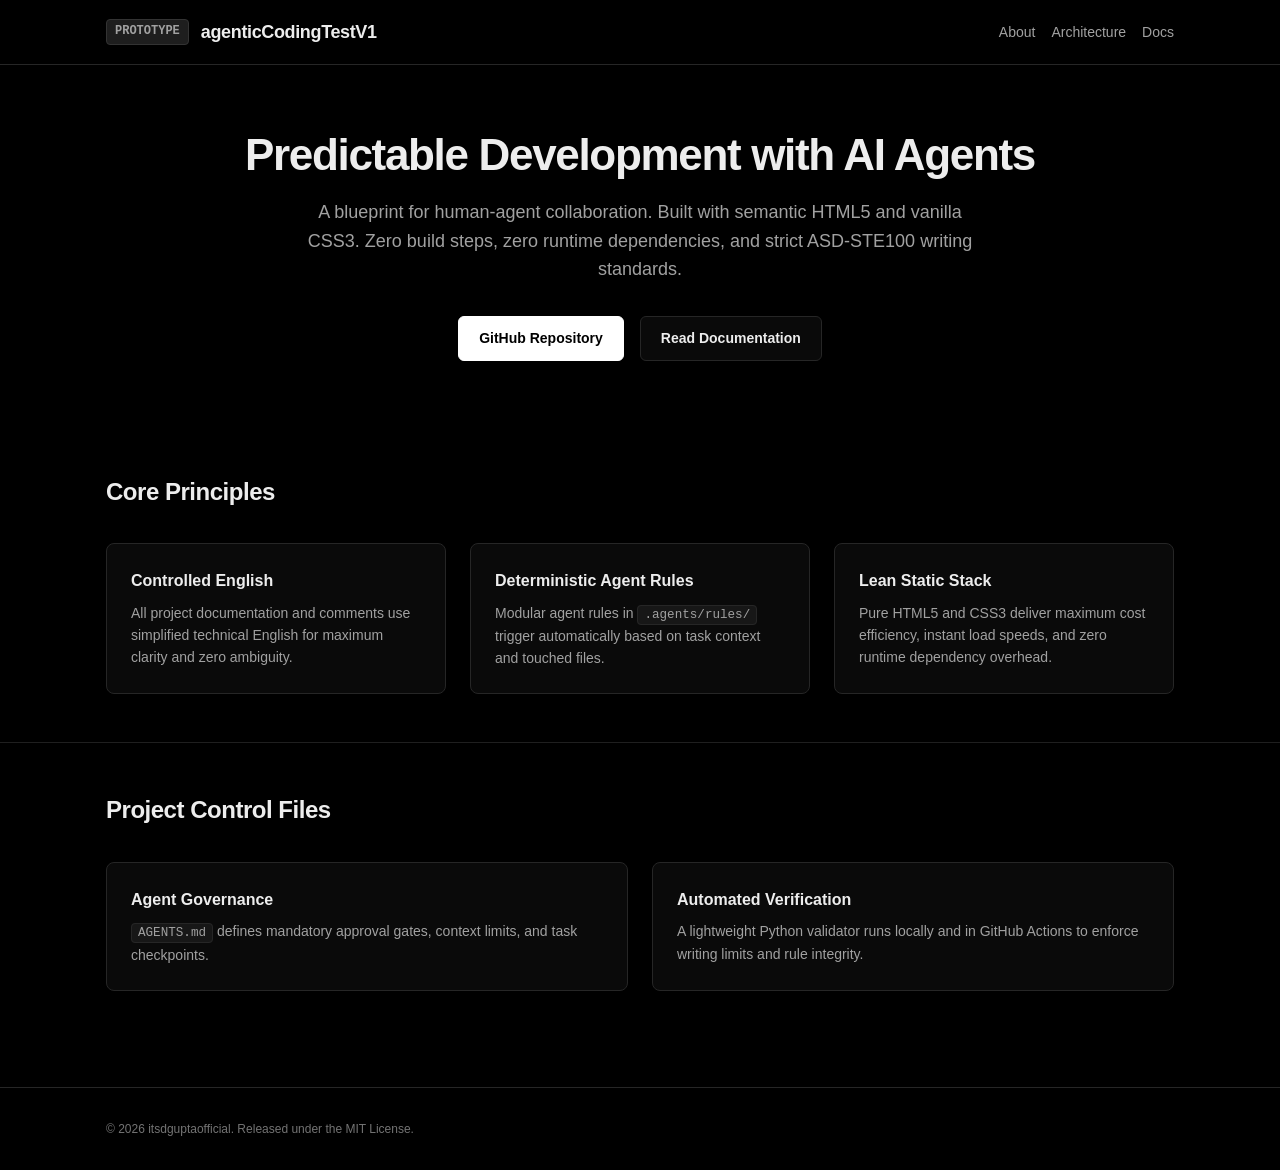
==== index.html @ df06636d "feat(app): add initial HTML5 and CSS prototype files" ====
<!DOCTYPE html>
<html lang="en">
<head>
  <meta charset="UTF-8">
  <meta name="viewport" content="width=device-width, initial-scale=1.0">
  <meta name="description" content="agenticCodingTestV1 - Test environment and blueprint for agentic software development">
  <title>agenticCodingTestV1</title>
  <link rel="stylesheet" href="css/variables.css">
  <link rel="stylesheet" href="css/styles.css">
</head>
<body>
  <header class="site-header">
    <div class="container header-container">
      <div class="brand">
        <span class="brand-badge">PROTOTYPE</span>
        <h1 class="brand-title">agenticCodingTestV1</h1>
      </div>
      <nav class="nav" aria-label="Main Navigation">
        <a href="#about" class="nav-link">About</a>
        <a href="#architecture" class="nav-link">Architecture</a>
        <a href="#docs" class="nav-link">Docs</a>
      </nav>
    </div>
  </header>

  <main class="main-content">
    <section id="hero" class="section hero">
      <div class="container">
        <h2 class="hero-title">Predictable Development with AI Agents</h2>
        <p class="hero-description">
          A blueprint for human-agent collaboration.
          Built with semantic HTML5 and vanilla CSS3.
          Zero build steps, zero runtime dependencies, and strict ASD-STE100 writing standards.
        </p>
        <div class="hero-actions">
          <a href="https://github.com/itsdguptaofficial/agenticCodingTestV1" class="btn btn-primary" target="_blank" rel="noopener">GitHub Repository</a>
          <a href="#docs" class="btn btn-secondary">Read Documentation</a>
        </div>
      </div>
    </section>

    <section id="about" class="section">
      <div class="container">
        <h3 class="section-title">Core Principles</h3>
        <div class="grid grid-3">
          <div class="card">
            <h4 class="card-title">Controlled English</h4>
            <p class="card-text">
              All project documentation and comments use simplified technical English for maximum clarity and zero ambiguity.
            </p>
          </div>
          <div class="card">
            <h4 class="card-title">Deterministic Agent Rules</h4>
            <p class="card-text">
              Modular agent rules in <code class="code-inline">.agents/rules/</code> trigger automatically based on task context and touched files.
            </p>
          </div>
          <div class="card">
            <h4 class="card-title">Lean Static Stack</h4>
            <p class="card-text">
              Pure HTML5 and CSS3 deliver maximum cost efficiency, instant load speeds, and zero runtime dependency overhead.
            </p>
          </div>
        </div>
      </div>
    </section>

    <section id="architecture" class="section section-border">
      <div class="container">
        <h3 class="section-title">Project Control Files</h3>
        <div class="grid grid-2">
          <div class="card">
            <h4 class="card-title">Agent Governance</h4>
            <p class="card-text">
              <code class="code-inline">AGENTS.md</code> defines mandatory approval gates, context limits, and task checkpoints.
            </p>
          </div>
          <div class="card">
            <h4 class="card-title">Automated Verification</h4>
            <p class="card-text">
              A lightweight Python validator runs locally and in GitHub Actions to enforce writing limits and rule integrity.
            </p>
          </div>
        </div>
      </div>
    </section>
  </main>

  <footer class="site-footer">
    <div class="container footer-container">
      <p class="footer-text">&copy; 2026 itsdguptaofficial. Released under the MIT License.</p>
    </div>
  </footer>
</body>
</html>
---- css/variables.css ----
:root {
  /* Color Palette (Vercel-inspired monochrome) */
  --color-bg: #000000;
  --color-surface: #0a0a0a;
  --color-surface-hover: #171717;
  --color-border: #262626;
  --color-border-subtle: #1f1f1f;
  
  --color-text-primary: #ededed;
  --color-text-secondary: #a1a1a1;
  --color-text-muted: #737373;

  --color-accent: #ffffff;
  --color-accent-inverse: #000000;
  --color-badge-bg: #1e1e1e;
  --color-badge-border: #333333;

  /* Typography */
  --font-family-sans: -apple-system, BlinkMacSystemFont, "Segoe UI", Roboto, "Helvetica Neue", Arial, sans-serif;
  --font-family-mono: ui-monospace, SFMono-Regular, Menlo, Monaco, Consolas, monospace;

  --font-size-xs: 0.75rem;
  --font-size-sm: 0.875rem;
  --font-size-base: 1rem;
  --font-size-lg: 1.125rem;
  --font-size-xl: 1.5rem;
  --font-size-2xl: 2rem;
  --font-size-3xl: 2.75rem;

  /* Spacing Scale (4px / 8px modular) */
  --space-1: 0.25rem; /* 4px */
  --space-2: 0.5rem;  /* 8px */
  --space-3: 0.75rem; /* 12px */
  --space-4: 1rem;    /* 16px */
  --space-6: 1.5rem;  /* 24px */
  --space-8: 2rem;    /* 32px */
  --space-12: 3rem;   /* 48px */
  --space-16: 4rem;   /* 64px */

  /* Layout */
  --max-width-content: 1100px;
  --radius-sm: 4px;
  --radius-md: 6px;
  --radius-lg: 8px;
  --transition-fast: 0.15s ease;
}
---- css/styles.css ----
/* Modern CSS Reset */
*, *::before, *::after {
  box-sizing: border-box;
  margin: 0;
  padding: 0;
}

body {
  background-color: var(--color-bg);
  color: var(--color-text-primary);
  font-family: var(--font-family-sans);
  font-size: var(--font-size-base);
  line-height: 1.6;
  -webkit-font-smoothing: antialiased;
}

/* Container */
.container {
  width: 100%;
  max-width: var(--max-width-content);
  margin-left: auto;
  margin-right: auto;
  padding-left: var(--space-4);
  padding-right: var(--space-4);
}

/* Header */
.site-header {
  border-bottom: 1px solid var(--color-border);
  background-color: var(--color-bg);
  position: sticky;
  top: 0;
  z-index: 100;
  backdrop-filter: blur(8px);
}

.header-container {
  display: flex;
  align-items: center;
  justify-content: space-between;
  height: 64px;
}

.brand {
  display: flex;
  align-items: center;
  gap: var(--space-3);
}

.brand-badge {
  font-size: var(--font-size-xs);
  font-family: var(--font-family-mono);
  background-color: var(--color-badge-bg);
  border: 1px solid var(--color-badge-border);
  color: var(--color-text-secondary);
  padding: 2px 8px;
  border-radius: var(--radius-sm);
  font-weight: 600;
}

.brand-title {
  font-size: var(--font-size-lg);
  font-weight: 700;
  letter-spacing: -0.02em;
}

.nav {
  display: flex;
  gap: var(--space-4);
}

.nav-link {
  color: var(--color-text-secondary);
  text-decoration: none;
  font-size: var(--font-size-sm);
  transition: color var(--transition-fast);
}

.nav-link:hover, .nav-link:focus-visible {
  color: var(--color-accent);
}

/* Sections */
.section {
  padding-top: var(--space-12);
  padding-bottom: var(--space-12);
}

.section-border {
  border-top: 1px solid var(--color-border-subtle);
}

.hero {
  padding-top: var(--space-16);
  padding-bottom: var(--space-16);
  text-align: center;
}

.hero-title {
  font-size: var(--font-size-3xl);
  font-weight: 800;
  letter-spacing: -0.03em;
  margin-bottom: var(--space-4);
  line-height: 1.2;
}

.hero-description {
  font-size: var(--font-size-lg);
  color: var(--color-text-secondary);
  max-width: 680px;
  margin-left: auto;
  margin-right: auto;
  margin-bottom: var(--space-8);
}

.hero-actions {
  display: flex;
  justify-content: center;
  gap: var(--space-4);
  flex-wrap: wrap;
}

/* Buttons */
.btn {
  display: inline-flex;
  align-items: center;
  justify-content: center;
  font-size: var(--font-size-sm);
  font-weight: 600;
  padding: 10px 20px;
  border-radius: var(--radius-md);
  text-decoration: none;
  transition: background-color var(--transition-fast), border-color var(--transition-fast);
}

.btn-primary {
  background-color: var(--color-accent);
  color: var(--color-accent-inverse);
  border: 1px solid var(--color-accent);
}

.btn-primary:hover, .btn-primary:focus-visible {
  background-color: #d4d4d4;
  border-color: #d4d4d4;
}

.btn-secondary {
  background-color: var(--color-surface);
  color: var(--color-text-primary);
  border: 1px solid var(--color-border);
}

.btn-secondary:hover, .btn-secondary:focus-visible {
  background-color: var(--color-surface-hover);
  border-color: var(--color-text-secondary);
}

/* Grids and Cards */
.section-title {
  font-size: var(--font-size-xl);
  font-weight: 700;
  letter-spacing: -0.02em;
  margin-bottom: var(--space-8);
}

.grid {
  display: grid;
  gap: var(--space-6);
}

.grid-2 {
  grid-template-columns: repeat(auto-fit, minmax(280px, 1fr));
}

.grid-3 {
  grid-template-columns: repeat(auto-fit, minmax(280px, 1fr));
}

.card {
  background-color: var(--color-surface);
  border: 1px solid var(--color-border);
  border-radius: var(--radius-lg);
  padding: var(--space-6);
  transition: border-color var(--transition-fast);
}

.card:hover {
  border-color: var(--color-text-secondary);
}

.card-title {
  font-size: var(--font-size-base);
  font-weight: 600;
  margin-bottom: var(--space-2);
}

.card-text {
  color: var(--color-text-secondary);
  font-size: var(--font-size-sm);
}

.code-inline {
  font-family: var(--font-family-mono);
  font-size: 0.9em;
  background-color: var(--color-surface-hover);
  padding: 2px 6px;
  border-radius: var(--radius-sm);
  border: 1px solid var(--color-border);
}

/* Footer */
.site-footer {
  border-top: 1px solid var(--color-border);
  padding-top: var(--space-8);
  padding-bottom: var(--space-8);
  margin-top: var(--space-12);
}

.footer-container {
  display: flex;
  justify-content: space-between;
  align-items: center;
}

.footer-text {
  font-size: var(--font-size-xs);
  color: var(--color-text-muted);
}
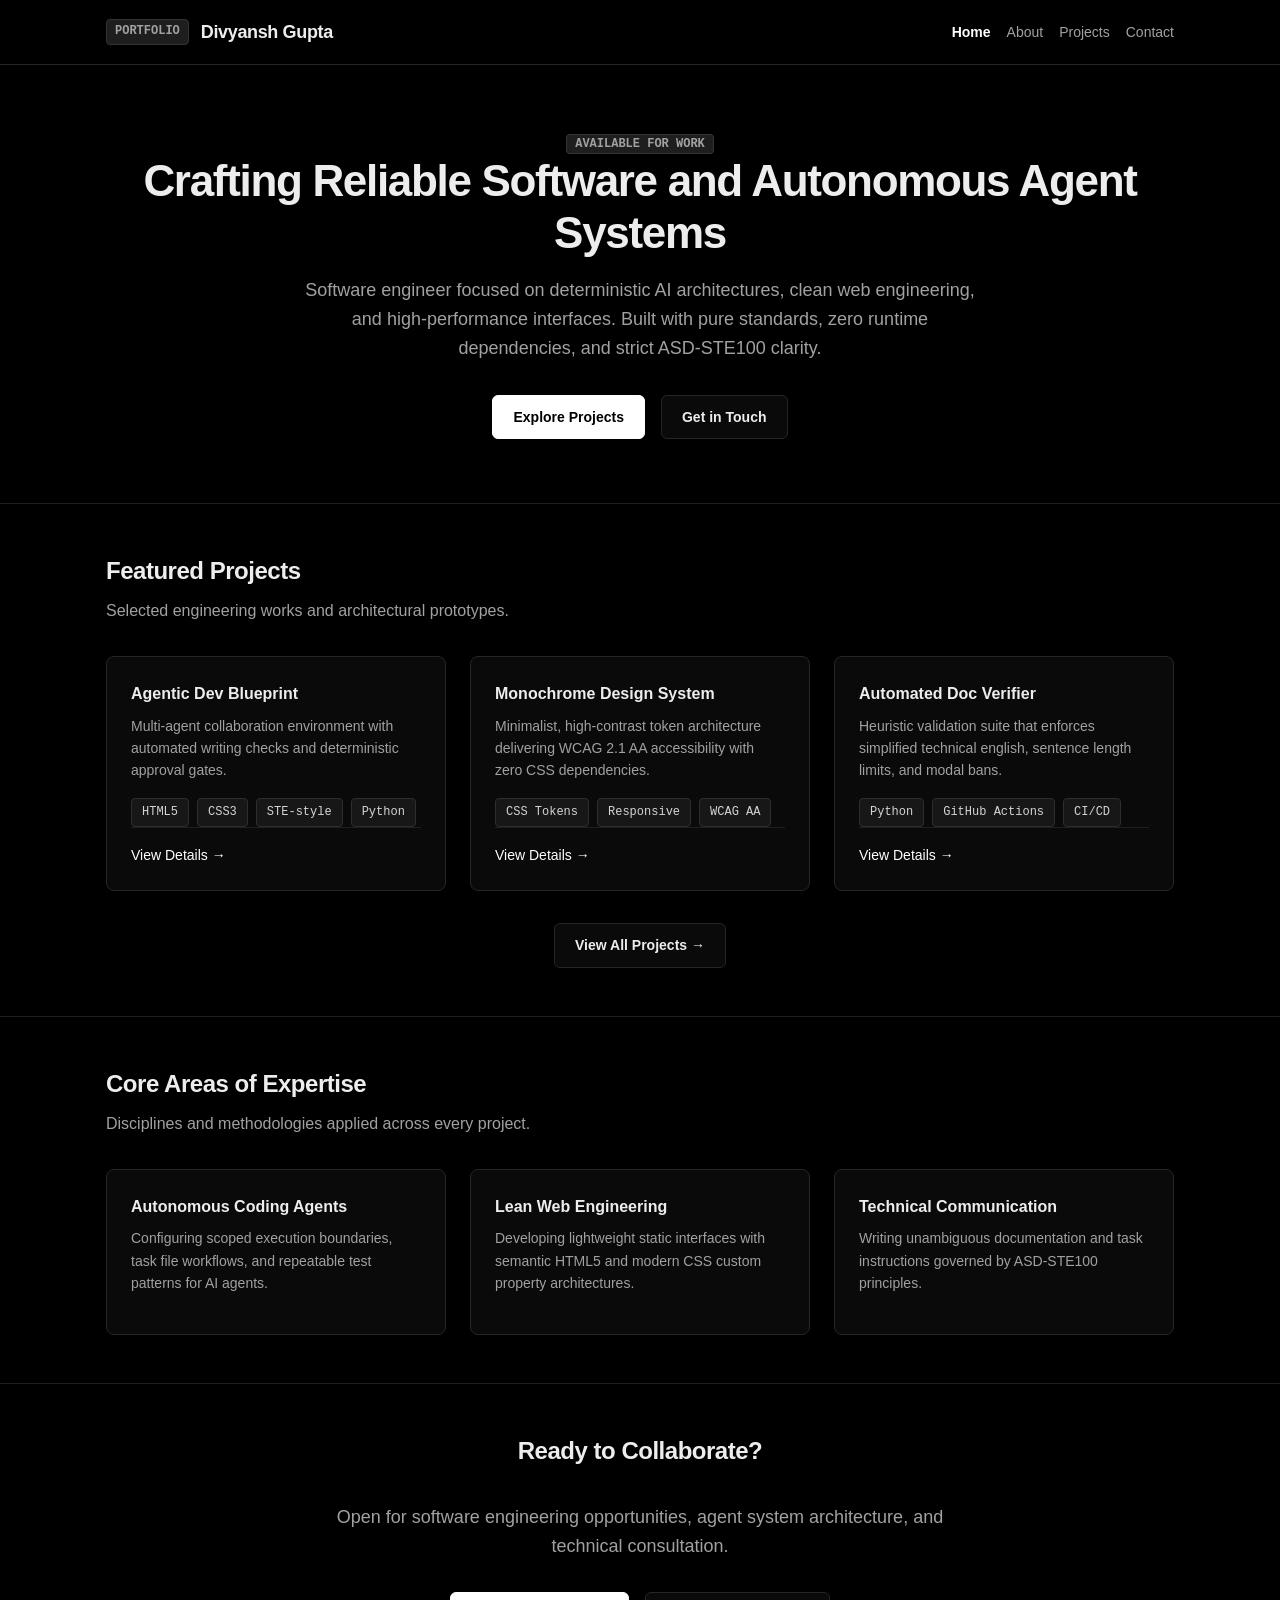
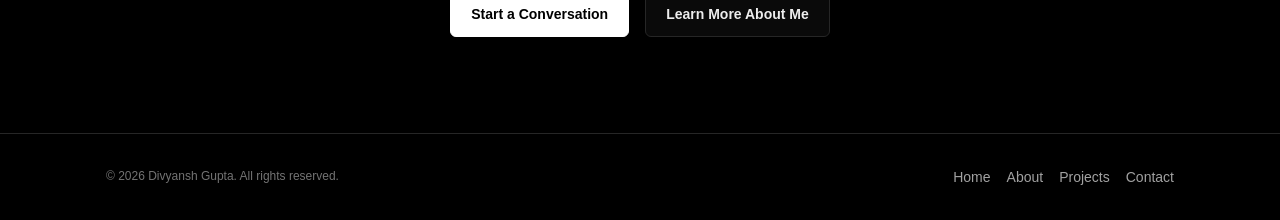
==== commit 5e0a76c8: "feat(home): implement portfolio landing page for T-0002" ====
--- a/index.html
+++ b/index.html
@@ -3,84 +3,154 @@
 <head>
   <meta charset="UTF-8">
   <meta name="viewport" content="width=device-width, initial-scale=1.0">
-  <meta name="description" content="agenticCodingTestV1 - Test environment and blueprint for agentic software development">
-  <title>agenticCodingTestV1</title>
+  <meta name="description" content="Divyansh Gupta - Software Engineer and Agentic Systems Developer Portfolio">
+  <title>Divyansh Gupta | Portfolio</title>
   <link rel="stylesheet" href="css/variables.css">
   <link rel="stylesheet" href="css/styles.css">
 </head>
 <body>
   <header class="site-header">
     <div class="container header-container">
-      <div class="brand">
-        <span class="brand-badge">PROTOTYPE</span>
-        <h1 class="brand-title">agenticCodingTestV1</h1>
-      </div>
-      <nav class="nav" aria-label="Main Navigation">
-        <a href="#about" class="nav-link">About</a>
-        <a href="#architecture" class="nav-link">Architecture</a>
-        <a href="#docs" class="nav-link">Docs</a>
+      <a href="index.html" class="brand" aria-label="Portfolio Home">
+        <span class="brand-badge">PORTFOLIO</span>
+        <span class="brand-title">Divyansh Gupta</span>
+      </a>
+      <nav class="nav" aria-label="Primary Navigation">
+        <a href="index.html" class="nav-link active" aria-current="page">Home</a>
+        <a href="about.html" class="nav-link">About</a>
+        <a href="projects.html" class="nav-link">Projects</a>
+        <a href="contact.html" class="nav-link">Contact</a>
       </nav>
     </div>
   </header>
 
   <main class="main-content">
+    <!-- Hero Section -->
     <section id="hero" class="section hero">
       <div class="container">
-        <h2 class="hero-title">Predictable Development with AI Agents</h2>
+        <span class="brand-badge">AVAILABLE FOR WORK</span>
+        <h1 class="hero-title">Crafting Reliable Software and Autonomous Agent Systems</h1>
         <p class="hero-description">
-          A blueprint for human-agent collaboration.
-          Built with semantic HTML5 and vanilla CSS3.
-          Zero build steps, zero runtime dependencies, and strict ASD-STE100 writing standards.
+          Software engineer focused on deterministic AI architectures, clean web engineering, and high-performance interfaces.
+          Built with pure standards, zero runtime dependencies, and strict ASD-STE100 clarity.
         </p>
         <div class="hero-actions">
-          <a href="https://github.com/itsdguptaofficial/agenticCodingTestV1" class="btn btn-primary" target="_blank" rel="noopener">GitHub Repository</a>
-          <a href="#docs" class="btn btn-secondary">Read Documentation</a>
+          <a href="projects.html" class="btn btn-primary">Explore Projects</a>
+          <a href="contact.html" class="btn btn-secondary">Get in Touch</a>
         </div>
       </div>
     </section>
 
-    <section id="about" class="section">
+    <!-- Featured Projects Section -->
+    <section id="featured-projects" class="section section-border">
       <div class="container">
-        <h3 class="section-title">Core Principles</h3>
+        <h2 class="section-title">Featured Projects</h2>
+        <p class="section-subtitle">Selected engineering works and architectural prototypes.</p>
+        
+        <div class="grid grid-3">
+          <!-- Project Card 1 -->
+          <article class="card card--interactive">
+            <div>
+              <h3 class="card-title">Agentic Dev Blueprint</h3>
+              <p class="card-text">
+                Multi-agent collaboration environment with automated writing checks and deterministic approval gates.
+              </p>
+              <div class="tag-group">
+                <span class="tag">HTML5</span>
+                <span class="tag">CSS3</span>
+                <span class="tag">STE-style</span>
+                <span class="tag">Python</span>
+              </div>
+            </div>
+            <div class="card-footer">
+              <a href="projects.html#agentic-blueprint" class="card-link">View Details &rarr;</a>
+            </div>
+          </article>
+
+          <!-- Project Card 2 -->
+          <article class="card card--interactive">
+            <div>
+              <h3 class="card-title">Monochrome Design System</h3>
+              <p class="card-text">
+                Minimalist, high-contrast token architecture delivering WCAG 2.1 AA accessibility with zero CSS dependencies.
+              </p>
+              <div class="tag-group">
+                <span class="tag">CSS Tokens</span>
+                <span class="tag">Responsive</span>
+                <span class="tag">WCAG AA</span>
+              </div>
+            </div>
+            <div class="card-footer">
+              <a href="projects.html#design-system" class="card-link">View Details &rarr;</a>
+            </div>
+          </article>
+
+          <!-- Project Card 3 -->
+          <article class="card card--interactive">
+            <div>
+              <h3 class="card-title">Automated Doc Verifier</h3>
+              <p class="card-text">
+                Heuristic validation suite that enforces simplified technical english, sentence length limits, and modal bans.
+              </p>
+              <div class="tag-group">
+                <span class="tag">Python</span>
+                <span class="tag">GitHub Actions</span>
+                <span class="tag">CI/CD</span>
+              </div>
+            </div>
+            <div class="card-footer">
+              <a href="projects.html#doc-verifier" class="card-link">View Details &rarr;</a>
+            </div>
+          </article>
+        </div>
+
+        <div class="hero-actions" style="margin-top: var(--space-8);">
+          <a href="projects.html" class="btn btn-secondary">View All Projects &rarr;</a>
+        </div>
+      </div>
+    </section>
+
+    <!-- Core Areas Section -->
+    <section id="expertise" class="section section-border">
+      <div class="container">
+        <h2 class="section-title">Core Areas of Expertise</h2>
+        <p class="section-subtitle">Disciplines and methodologies applied across every project.</p>
+
         <div class="grid grid-3">
           <div class="card">
-            <h4 class="card-title">Controlled English</h4>
+            <h3 class="card-title">Autonomous Coding Agents</h3>
             <p class="card-text">
-              All project documentation and comments use simplified technical English for maximum clarity and zero ambiguity.
+              Configuring scoped execution boundaries, task file workflows, and repeatable test patterns for AI agents.
             </p>
           </div>
+
           <div class="card">
-            <h4 class="card-title">Deterministic Agent Rules</h4>
+            <h3 class="card-title">Lean Web Engineering</h3>
             <p class="card-text">
-              Modular agent rules in <code class="code-inline">.agents/rules/</code> trigger automatically based on task context and touched files.
+              Developing lightweight static interfaces with semantic HTML5 and modern CSS custom property architectures.
             </p>
           </div>
+
           <div class="card">
-            <h4 class="card-title">Lean Static Stack</h4>
+            <h3 class="card-title">Technical Communication</h3>
             <p class="card-text">
-              Pure HTML5 and CSS3 deliver maximum cost efficiency, instant load speeds, and zero runtime dependency overhead.
+              Writing unambiguous documentation and task instructions governed by ASD-STE100 principles.
             </p>
           </div>
         </div>
       </div>
     </section>
 
-    <section id="architecture" class="section section-border">
-      <div class="container">
-        <h3 class="section-title">Project Control Files</h3>
-        <div class="grid grid-2">
-          <div class="card">
-            <h4 class="card-title">Agent Governance</h4>
-            <p class="card-text">
-              <code class="code-inline">AGENTS.md</code> defines mandatory approval gates, context limits, and task checkpoints.
-            </p>
-          </div>
-          <div class="card">
-            <h4 class="card-title">Automated Verification</h4>
-            <p class="card-text">
-              A lightweight Python validator runs locally and in GitHub Actions to enforce writing limits and rule integrity.
-            </p>
-          </div>
+    <!-- Call to Action Section -->
+    <section id="cta" class="section section-border">
+      <div class="container" style="text-align: center;">
+        <h2 class="section-title">Ready to Collaborate?</h2>
+        <p class="hero-description" style="margin-left: auto; margin-right: auto;">
+          Open for software engineering opportunities, agent system architecture, and technical consultation.
+        </p>
+        <div class="hero-actions">
+          <a href="contact.html" class="btn btn-primary">Start a Conversation</a>
+          <a href="about.html" class="btn btn-secondary">Learn More About Me</a>
         </div>
       </div>
     </section>
@@ -88,7 +158,13 @@
 
   <footer class="site-footer">
     <div class="container footer-container">
-      <p class="footer-text">&copy; 2026 itsdguptaofficial. Released under the MIT License.</p>
+      <p class="footer-text">&copy; 2026 Divyansh Gupta. All rights reserved.</p>
+      <nav class="nav" aria-label="Footer Navigation">
+        <a href="index.html" class="nav-link">Home</a>
+        <a href="about.html" class="nav-link">About</a>
+        <a href="projects.html" class="nav-link">Projects</a>
+        <a href="contact.html" class="nav-link">Contact</a>
+      </nav>
     </div>
   </footer>
 </body>
--- a/css/variables.css
+++ b/css/variables.css
@@ -14,6 +14,14 @@
   --color-accent-inverse: #000000;
   --color-badge-bg: #1e1e1e;
   --color-badge-border: #333333;
+
+  /* Form & Interactive Tokens */
+  --color-input-bg: #0a0a0a;
+  --color-input-border: #262626;
+  --color-input-focus: #ffffff;
+  --color-tag-bg: #171717;
+  --color-tag-border: #2e2e2e;
+  --color-tag-text: #d4d4d4;
 
   /* Typography */
   --font-family-sans: -apple-system, BlinkMacSystemFont, "Segoe UI", Roboto, "Helvetica Neue", Arial, sans-serif;
--- a/css/styles.css
+++ b/css/styles.css
@@ -45,6 +45,8 @@
   display: flex;
   align-items: center;
   gap: var(--space-3);
+  text-decoration: none;
+  color: var(--color-text-primary);
 }
 
 .brand-badge {
@@ -78,6 +80,11 @@
 
 .nav-link:hover, .nav-link:focus-visible {
   color: var(--color-accent);
+}
+
+.nav-link.active {
+  color: var(--color-accent);
+  font-weight: 600;
 }
 
 /* Sections */
@@ -130,13 +137,15 @@
   padding: 10px 20px;
   border-radius: var(--radius-md);
   text-decoration: none;
+  cursor: pointer;
+  border: 1px solid transparent;
   transition: background-color var(--transition-fast), border-color var(--transition-fast);
 }
 
 .btn-primary {
   background-color: var(--color-accent);
   color: var(--color-accent-inverse);
-  border: 1px solid var(--color-accent);
+  border-color: var(--color-accent);
 }
 
 .btn-primary:hover, .btn-primary:focus-visible {
@@ -147,7 +156,7 @@
 .btn-secondary {
   background-color: var(--color-surface);
   color: var(--color-text-primary);
-  border: 1px solid var(--color-border);
+  border-color: var(--color-border);
 }
 
 .btn-secondary:hover, .btn-secondary:focus-visible {
@@ -163,6 +172,13 @@
   margin-bottom: var(--space-8);
 }
 
+.section-subtitle {
+  font-size: var(--font-size-base);
+  color: var(--color-text-secondary);
+  margin-top: calc(-1 * var(--space-6));
+  margin-bottom: var(--space-8);
+}
+
 .grid {
   display: grid;
   gap: var(--space-6);
@@ -188,6 +204,12 @@
   border-color: var(--color-text-secondary);
 }
 
+.card--interactive {
+  display: flex;
+  flex-direction: column;
+  justify-content: space-between;
+}
+
 .card-title {
   font-size: var(--font-size-base);
   font-weight: 600;
@@ -197,6 +219,46 @@
 .card-text {
   color: var(--color-text-secondary);
   font-size: var(--font-size-sm);
+  margin-bottom: var(--space-4);
+}
+
+.card-footer {
+  margin-top: auto;
+  padding-top: var(--space-4);
+  border-top: 1px solid var(--color-border-subtle);
+  display: flex;
+  align-items: center;
+  justify-content: space-between;
+}
+
+.card-link {
+  color: var(--color-accent);
+  text-decoration: none;
+  font-size: var(--font-size-sm);
+  font-weight: 500;
+}
+
+.card-link:hover, .card-link:focus-visible {
+  text-decoration: underline;
+}
+
+/* Badges and Tags */
+.tag-group {
+  display: flex;
+  flex-wrap: wrap;
+  gap: var(--space-2);
+}
+
+.tag {
+  font-size: var(--font-size-xs);
+  font-family: var(--font-family-mono);
+  background-color: var(--color-tag-bg);
+  border: 1px solid var(--color-tag-border);
+  color: var(--color-tag-text);
+  padding: 4px 10px;
+  border-radius: var(--radius-sm);
+  display: inline-flex;
+  align-items: center;
 }
 
 .code-inline {
@@ -208,6 +270,98 @@
   border: 1px solid var(--color-border);
 }
 
+/* Form Controls */
+.form-card {
+  max-width: 640px;
+  margin-left: auto;
+  margin-right: auto;
+}
+
+.form-group {
+  margin-bottom: var(--space-4);
+  display: flex;
+  flex-direction: column;
+  gap: var(--space-2);
+}
+
+.form-label {
+  font-size: var(--font-size-sm);
+  font-weight: 600;
+  color: var(--color-text-primary);
+}
+
+.form-input, .form-textarea {
+  width: 100%;
+  background-color: var(--color-input-bg);
+  border: 1px solid var(--color-input-border);
+  border-radius: var(--radius-md);
+  color: var(--color-text-primary);
+  font-family: inherit;
+  font-size: var(--font-size-sm);
+  padding: 10px 14px;
+  transition: border-color var(--transition-fast), box-shadow var(--transition-fast);
+}
+
+.form-input:focus-visible, .form-textarea:focus-visible {
+  outline: none;
+  border-color: var(--color-input-focus);
+  box-shadow: 0 0 0 1px var(--color-input-focus);
+}
+
+.form-textarea {
+  min-height: 120px;
+  resize: vertical;
+}
+
+.form-hint {
+  font-size: var(--font-size-xs);
+  color: var(--color-text-muted);
+}
+
+/* Timeline Components */
+.timeline {
+  display: flex;
+  flex-direction: column;
+  gap: var(--space-6);
+  border-left: 1px solid var(--color-border);
+  padding-left: var(--space-6);
+  margin-left: var(--space-2);
+}
+
+.timeline-item {
+  position: relative;
+}
+
+.timeline-item::before {
+  content: "";
+  position: absolute;
+  left: calc(-1 * var(--space-6) - 5px);
+  top: 6px;
+  width: 9px;
+  height: 9px;
+  border-radius: 50%;
+  background-color: var(--color-accent);
+}
+
+.timeline-date {
+  font-size: var(--font-size-xs);
+  font-family: var(--font-family-mono);
+  color: var(--color-text-muted);
+  margin-bottom: var(--space-1);
+}
+
+.timeline-title {
+  font-size: var(--font-size-base);
+  font-weight: 600;
+  color: var(--color-text-primary);
+}
+
+.timeline-subtitle {
+  font-size: var(--font-size-sm);
+  color: var(--color-text-secondary);
+  margin-bottom: var(--space-2);
+}
+
 /* Footer */
 .site-footer {
   border-top: 1px solid var(--color-border);
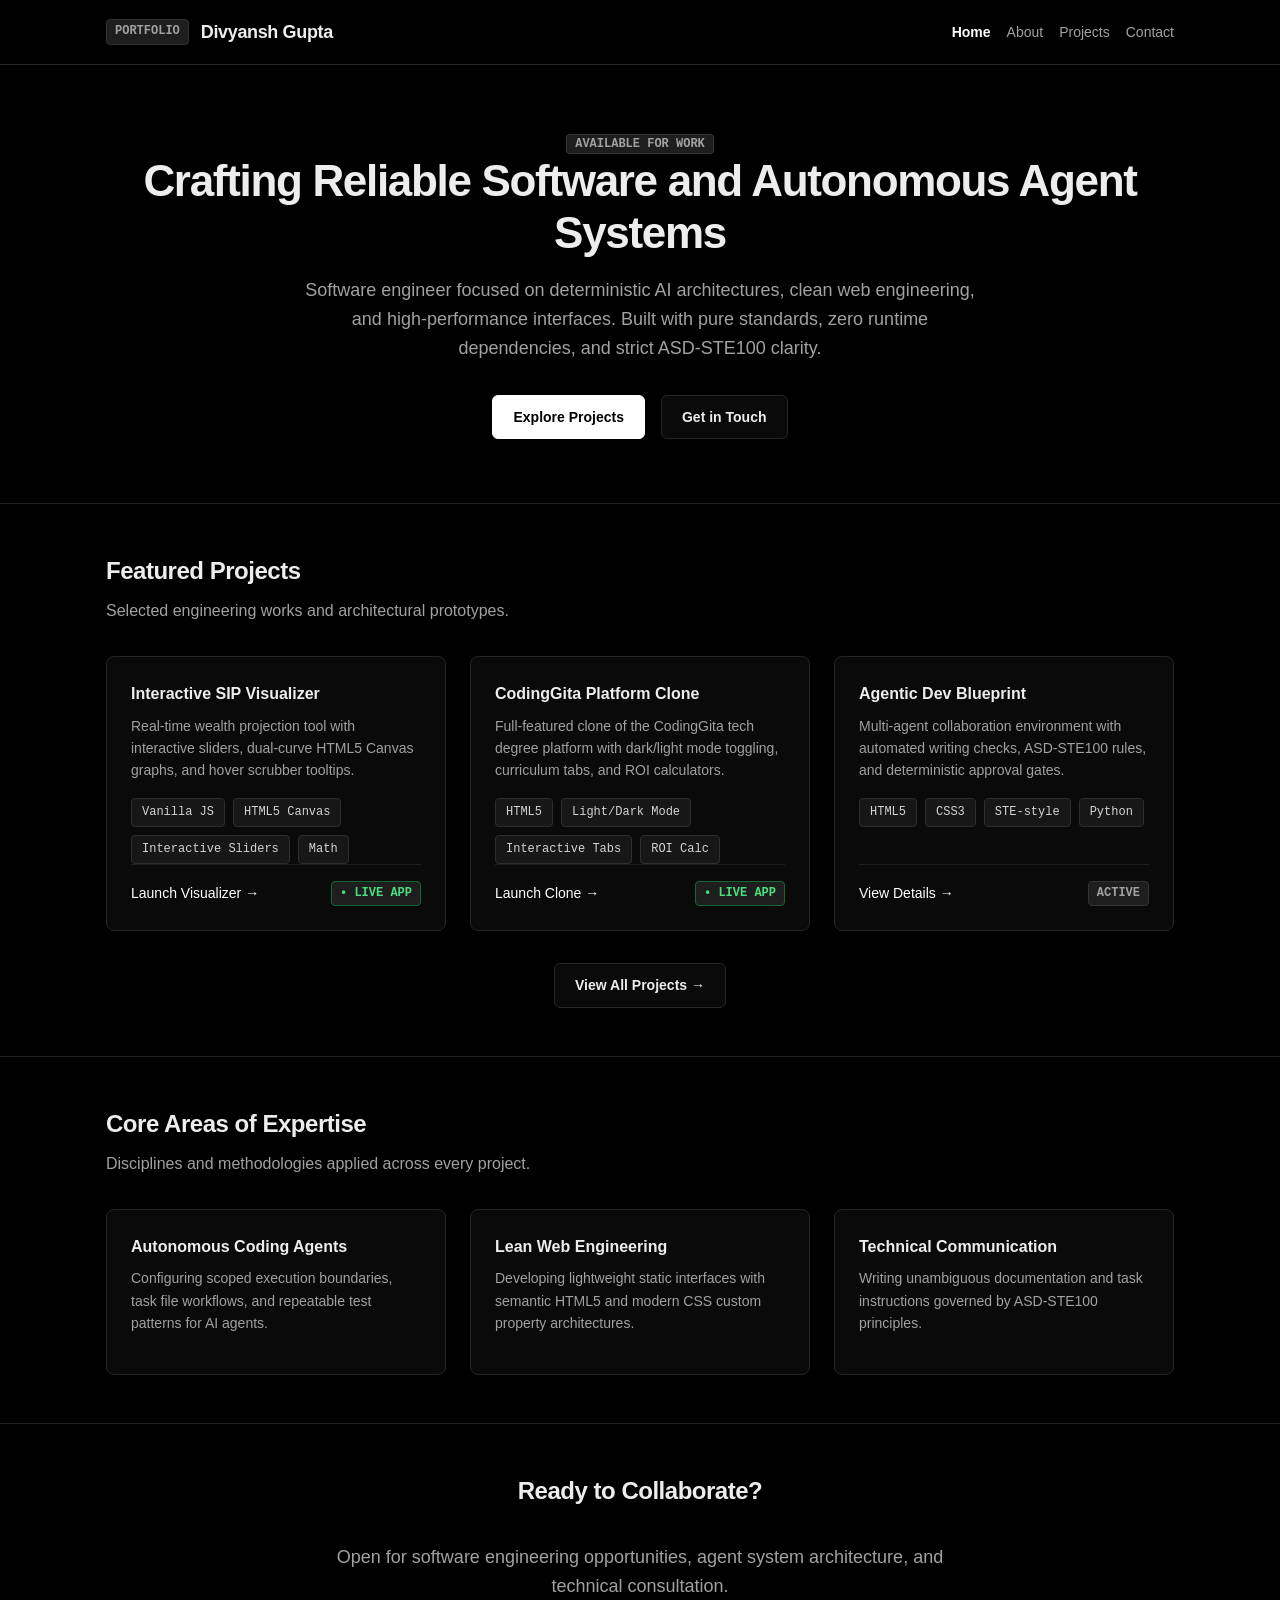
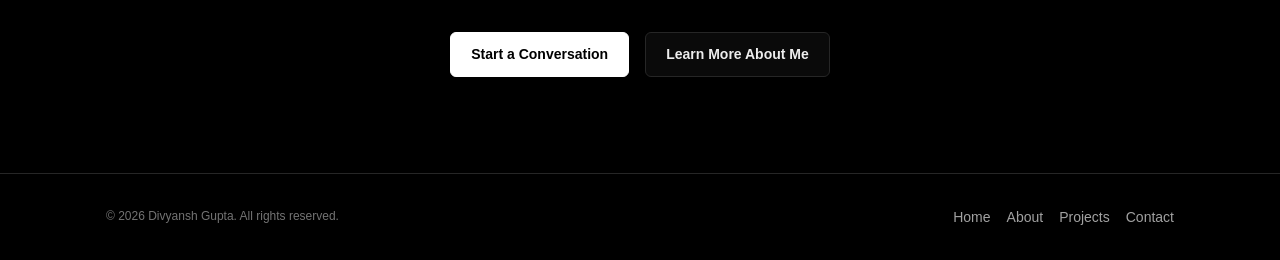
==== commit ef34aa9b: "feat(portfolio): integrate SIP visualizer and CodingGita showcase links (#11)" ====
--- a/index.html
+++ b/index.html
@@ -48,12 +48,52 @@
         <p class="section-subtitle">Selected engineering works and architectural prototypes.</p>
         
         <div class="grid grid-3">
-          <!-- Project Card 1 -->
+          <!-- Project Card 1: SIP Visualizer -->
+          <article class="card card--interactive">
+            <div>
+              <h3 class="card-title">Interactive SIP Visualizer</h3>
+              <p class="card-text">
+                Real-time wealth projection tool with interactive sliders, dual-curve HTML5 Canvas graphs, and hover scrubber tooltips.
+              </p>
+              <div class="tag-group">
+                <span class="tag">Vanilla JS</span>
+                <span class="tag">HTML5 Canvas</span>
+                <span class="tag">Interactive Sliders</span>
+                <span class="tag">Math</span>
+              </div>
+            </div>
+            <div class="card-footer">
+              <a href="sip-visualizer/index.html" class="card-link">Launch Visualizer &rarr;</a>
+              <span class="brand-badge" style="color: #4ade80; border-color: #166534;">&bull; LIVE APP</span>
+            </div>
+          </article>
+
+          <!-- Project Card 2: CodingGita Clone -->
+          <article class="card card--interactive">
+            <div>
+              <h3 class="card-title">CodingGita Platform Clone</h3>
+              <p class="card-text">
+                Full-featured clone of the CodingGita tech degree platform with dark/light mode toggling, curriculum tabs, and ROI calculators.
+              </p>
+              <div class="tag-group">
+                <span class="tag">HTML5</span>
+                <span class="tag">Light/Dark Mode</span>
+                <span class="tag">Interactive Tabs</span>
+                <span class="tag">ROI Calc</span>
+              </div>
+            </div>
+            <div class="card-footer">
+              <a href="CodingGitaWebsite/index.html" class="card-link">Launch Clone &rarr;</a>
+              <span class="brand-badge" style="color: #4ade80; border-color: #166534;">&bull; LIVE APP</span>
+            </div>
+          </article>
+
+          <!-- Project Card 3: Agentic Blueprint -->
           <article class="card card--interactive">
             <div>
               <h3 class="card-title">Agentic Dev Blueprint</h3>
               <p class="card-text">
-                Multi-agent collaboration environment with automated writing checks and deterministic approval gates.
+                Multi-agent collaboration environment with automated writing checks, ASD-STE100 rules, and deterministic approval gates.
               </p>
               <div class="tag-group">
                 <span class="tag">HTML5</span>
@@ -64,42 +104,7 @@
             </div>
             <div class="card-footer">
               <a href="projects.html#agentic-blueprint" class="card-link">View Details &rarr;</a>
-            </div>
-          </article>
-
-          <!-- Project Card 2 -->
-          <article class="card card--interactive">
-            <div>
-              <h3 class="card-title">Monochrome Design System</h3>
-              <p class="card-text">
-                Minimalist, high-contrast token architecture delivering WCAG 2.1 AA accessibility with zero CSS dependencies.
-              </p>
-              <div class="tag-group">
-                <span class="tag">CSS Tokens</span>
-                <span class="tag">Responsive</span>
-                <span class="tag">WCAG AA</span>
-              </div>
-            </div>
-            <div class="card-footer">
-              <a href="projects.html#design-system" class="card-link">View Details &rarr;</a>
-            </div>
-          </article>
-
-          <!-- Project Card 3 -->
-          <article class="card card--interactive">
-            <div>
-              <h3 class="card-title">Automated Doc Verifier</h3>
-              <p class="card-text">
-                Heuristic validation suite that enforces simplified technical english, sentence length limits, and modal bans.
-              </p>
-              <div class="tag-group">
-                <span class="tag">Python</span>
-                <span class="tag">GitHub Actions</span>
-                <span class="tag">CI/CD</span>
-              </div>
-            </div>
-            <div class="card-footer">
-              <a href="projects.html#doc-verifier" class="card-link">View Details &rarr;</a>
+              <span class="brand-badge">ACTIVE</span>
             </div>
           </article>
         </div>
